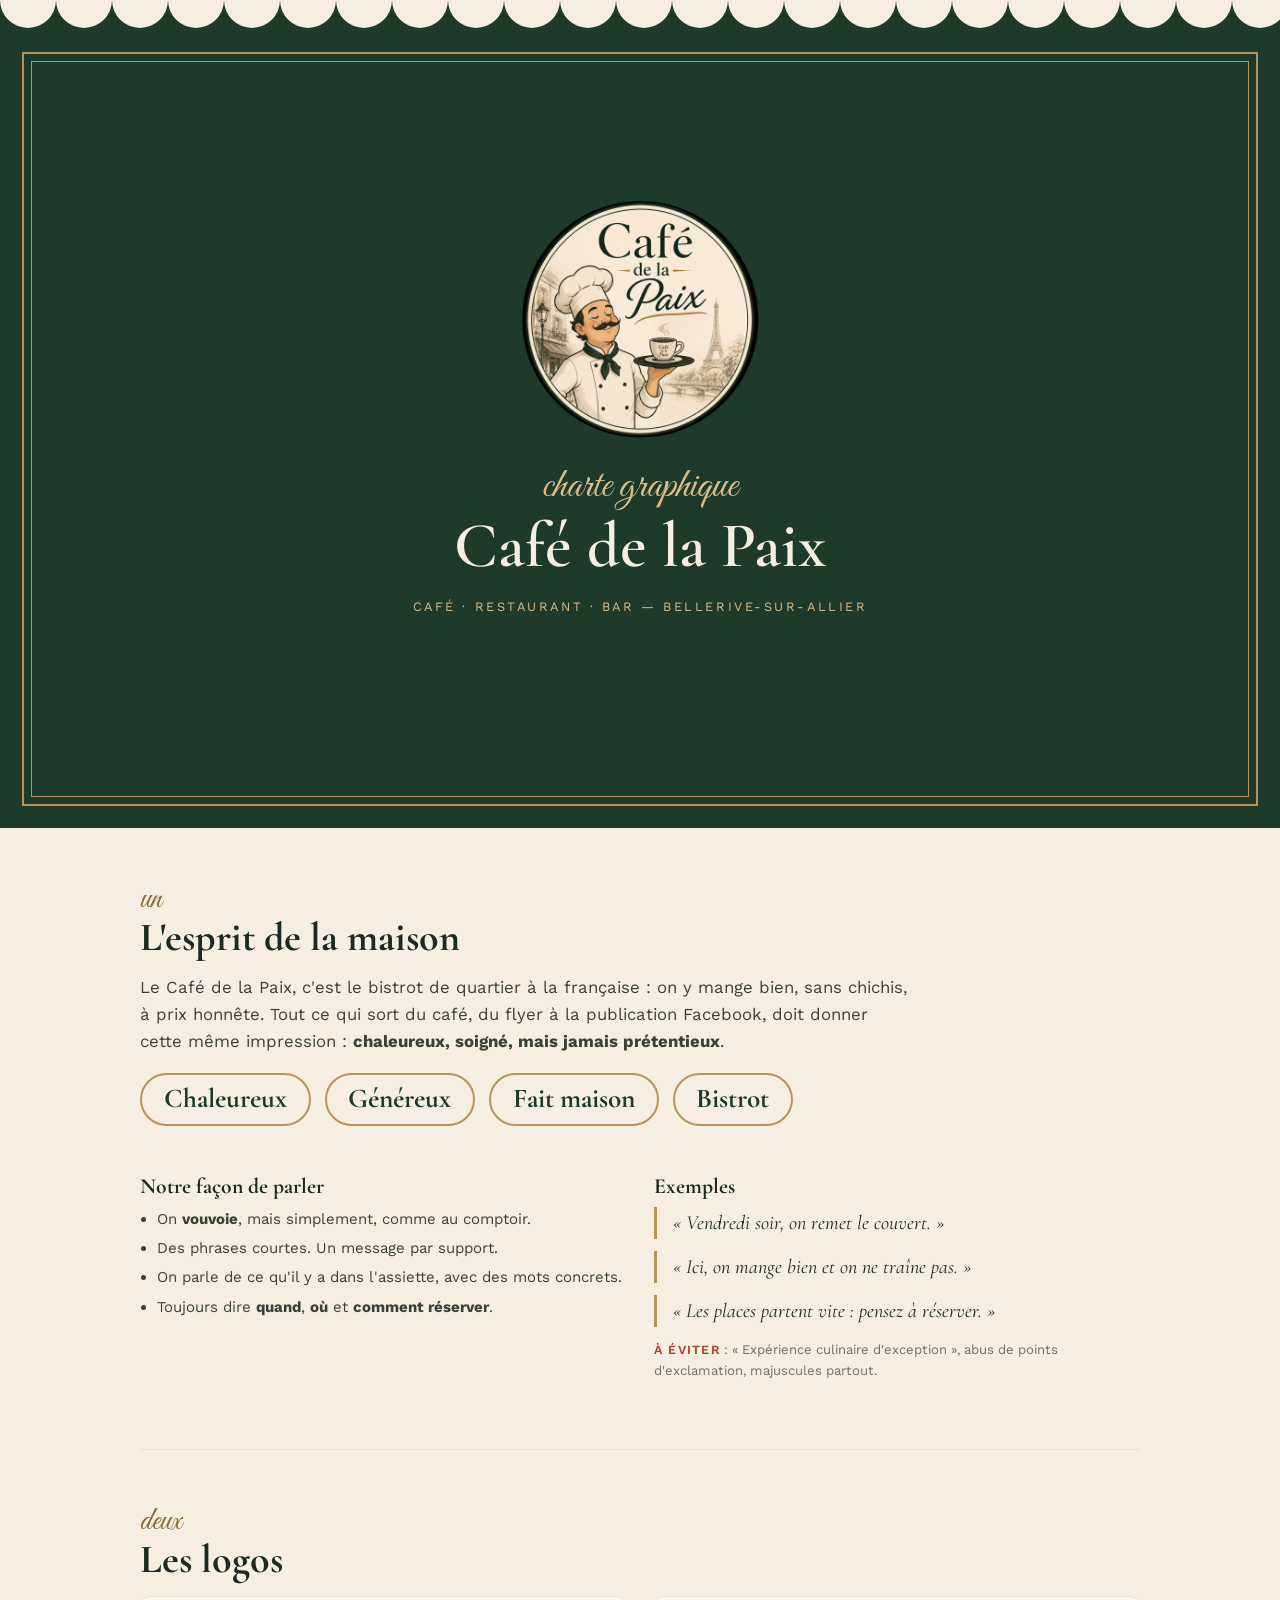
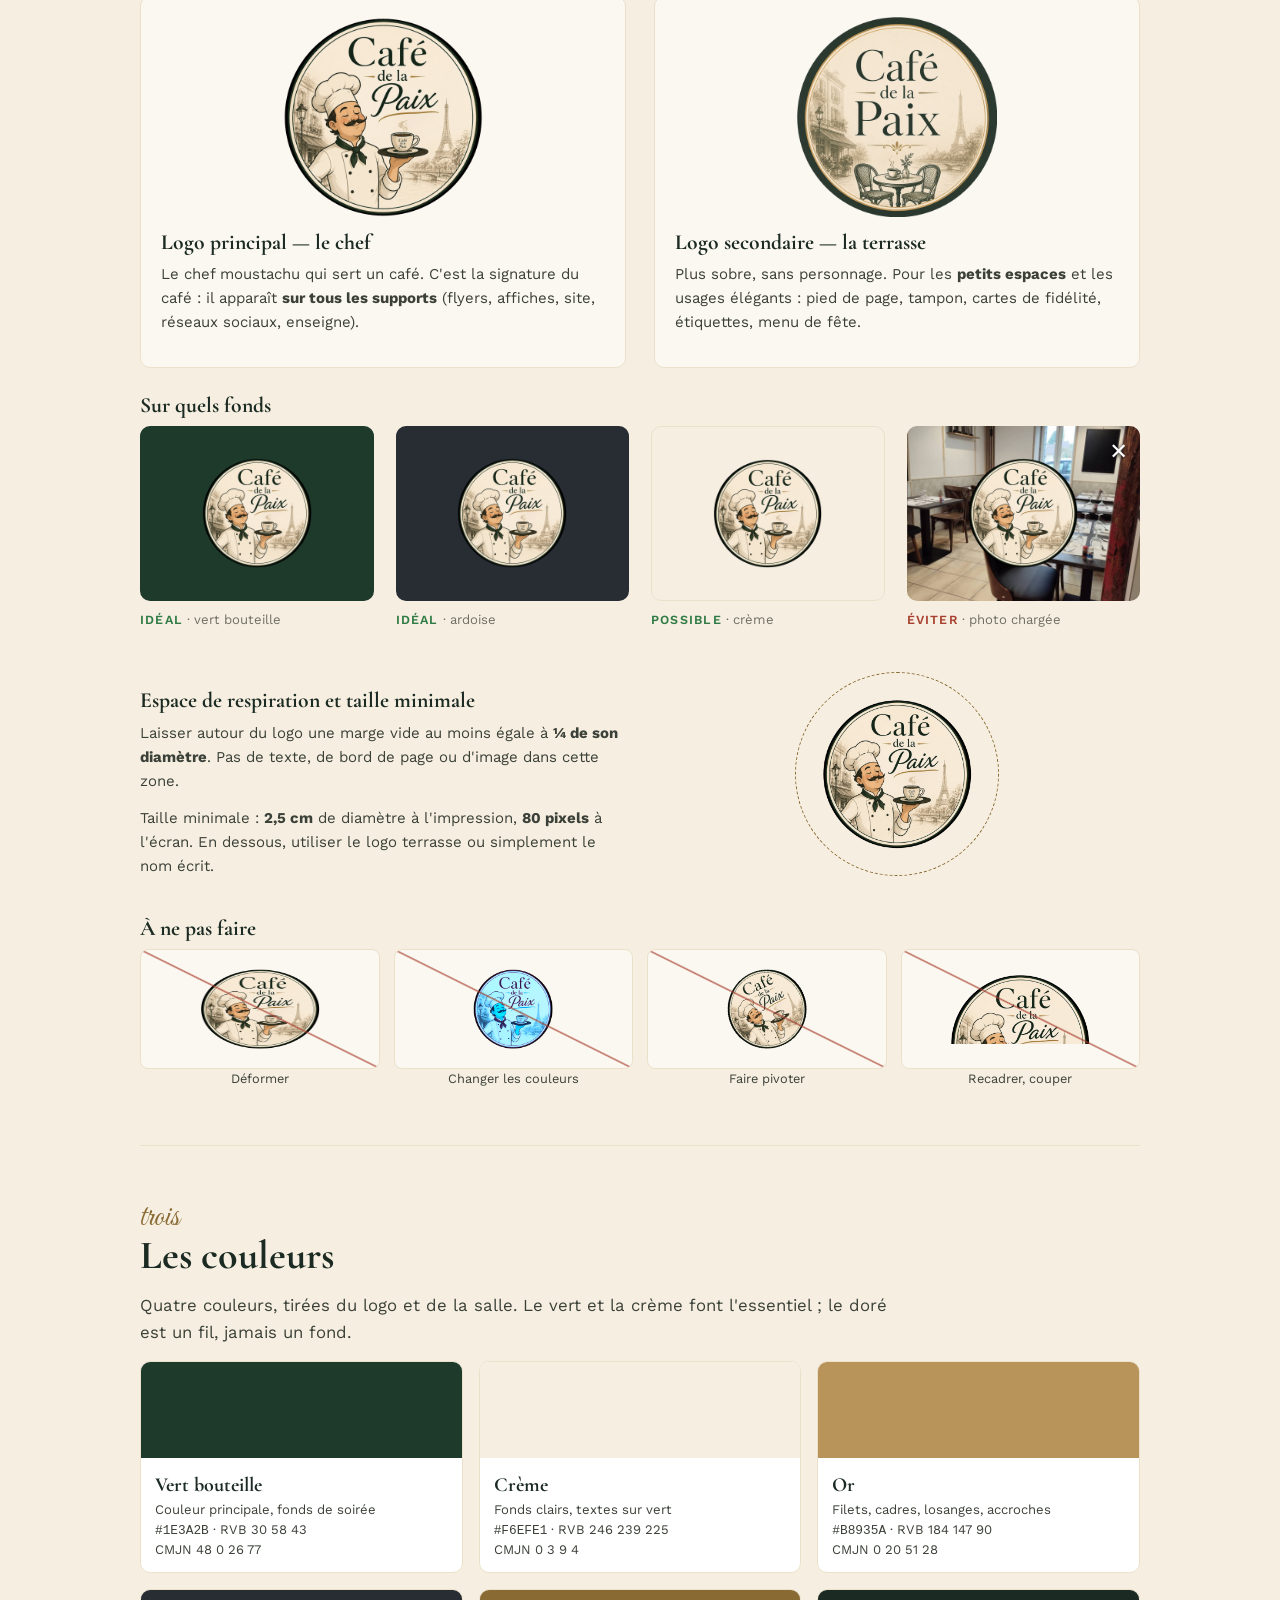
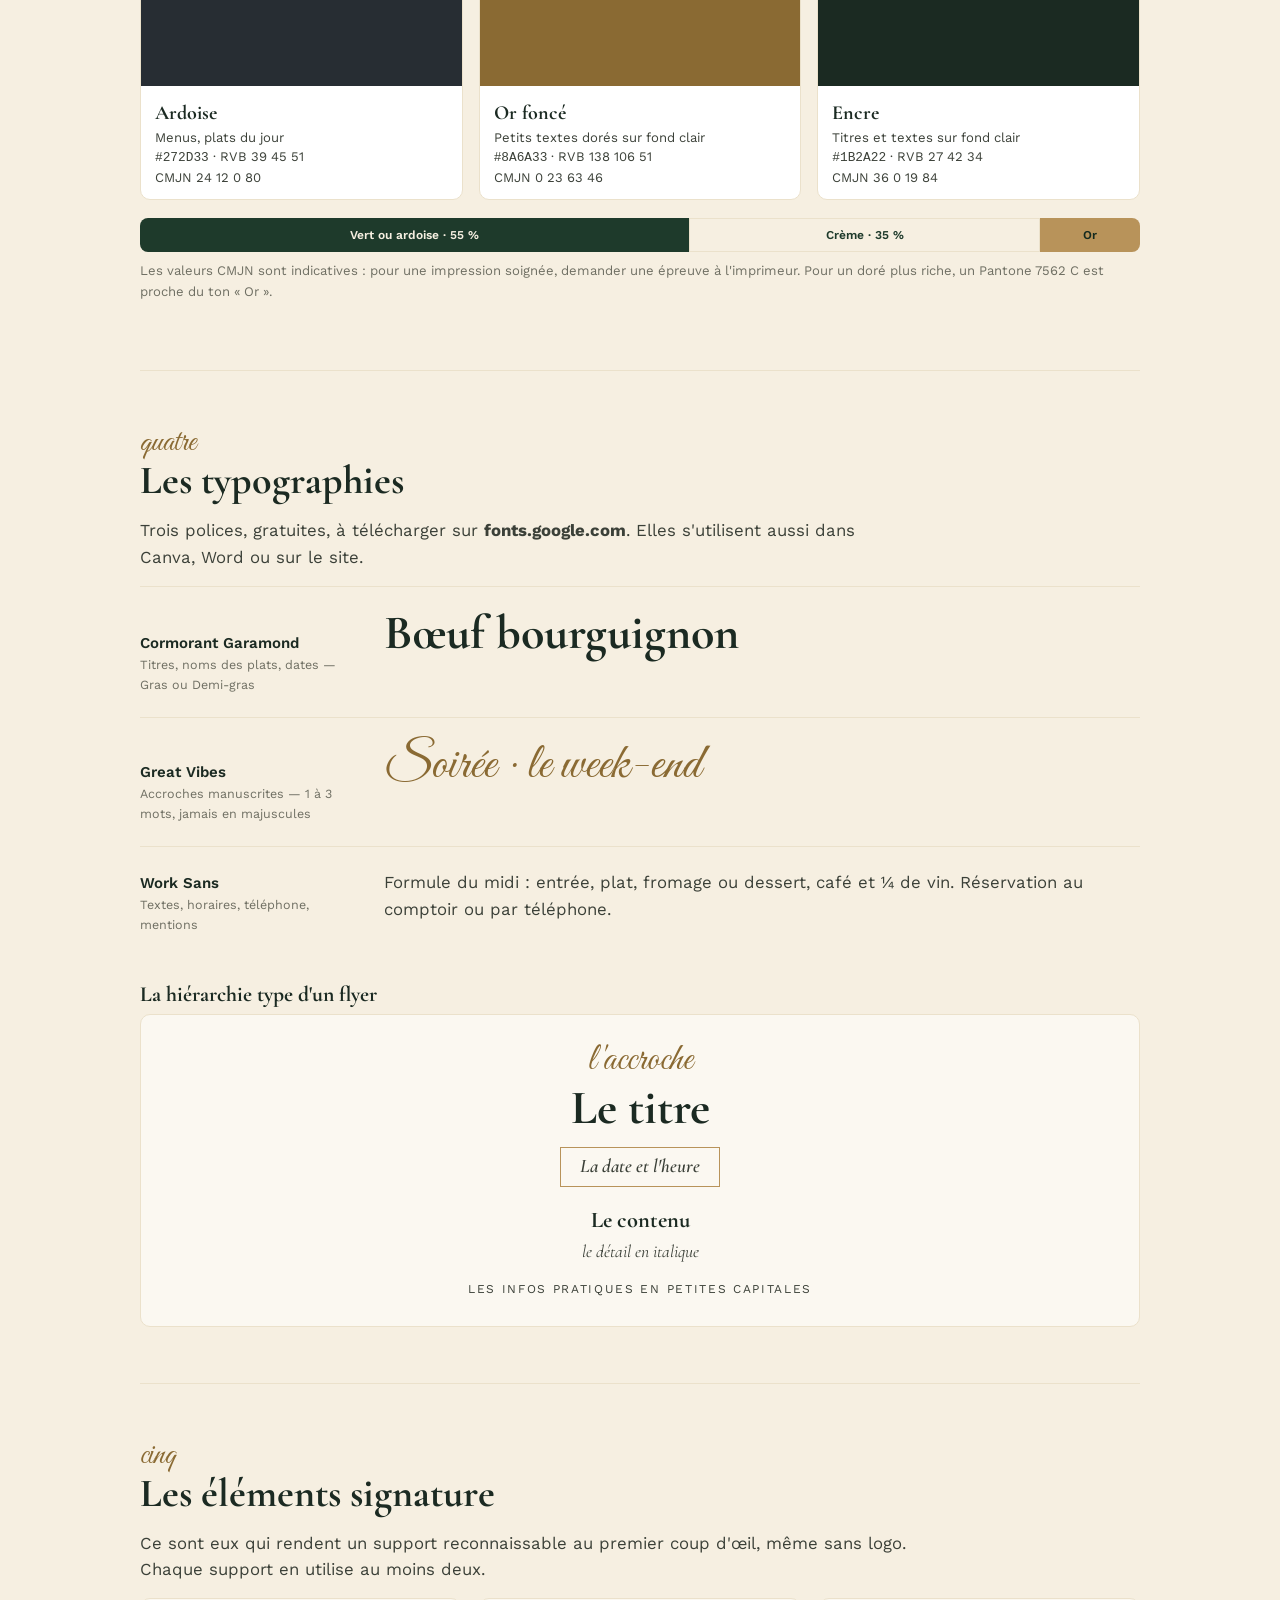
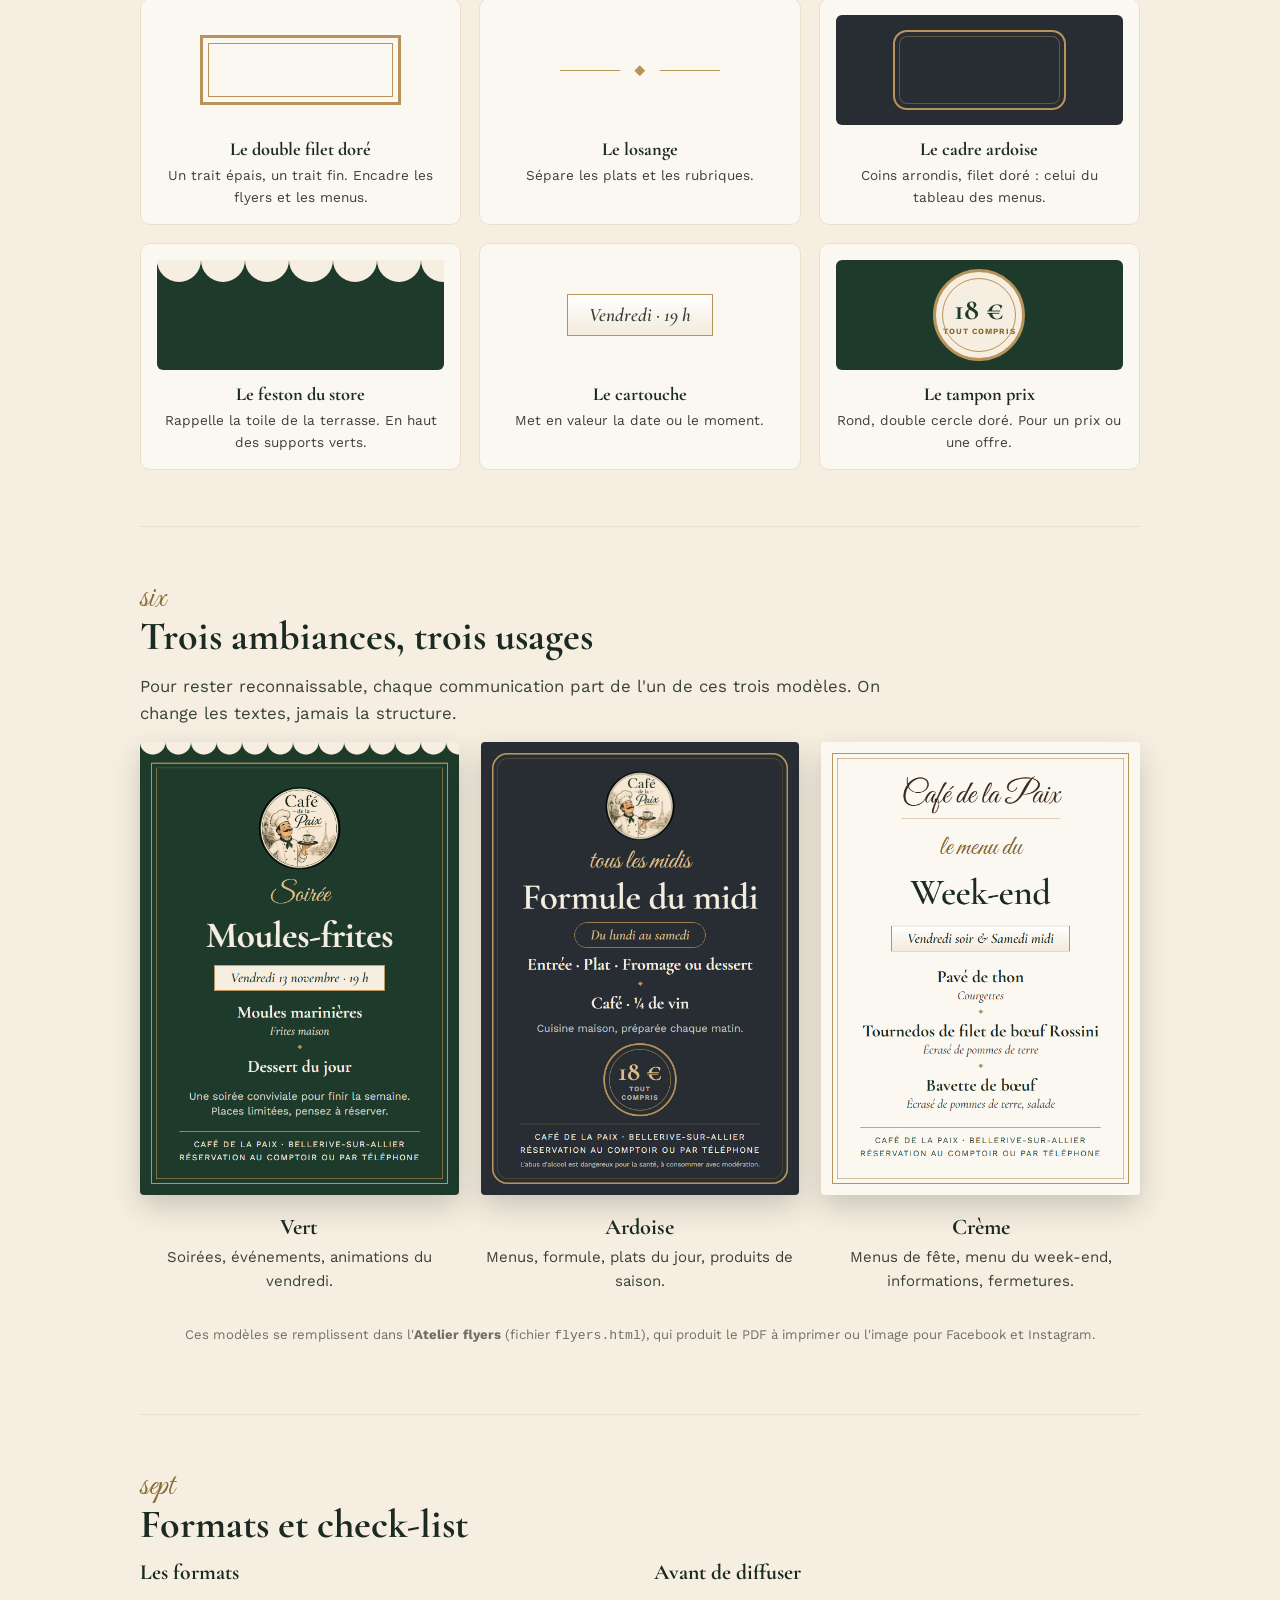
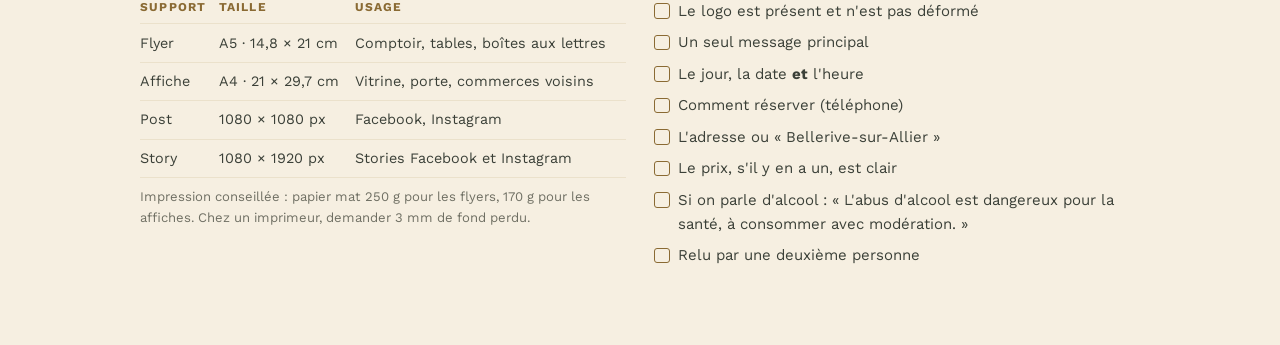
==== communication/charte-graphique.html @ 8babaedd "Identité visuelle pour la communication Charte graphique (logos, couleurs, polices, éléments signatu" ====
<!doctype html>
<html lang="fr">
<head>
  <meta charset="utf-8">
  <meta name="viewport" content="width=device-width, initial-scale=1">
  <title>Charte graphique — Café de la Paix</title>
  <link rel="icon" type="image/png" href="../docs/favicon.png">
  <link rel="preconnect" href="https://fonts.googleapis.com">
  <link rel="preconnect" href="https://fonts.gstatic.com" crossorigin>
  <link href="https://fonts.googleapis.com/css2?family=Cormorant+Garamond:ital,wght@0,500;0,600;0,700;1,500;1,600&family=Great+Vibes&family=Work+Sans:wght@400;500;600&display=swap" rel="stylesheet">
  <style>
    @page { size: A4; margin: 14mm 14mm 16mm; }
    :root {
      --vert: #1e3a2b; --vert-nuit: #142a1f;
      --creme: #f6efe1; --creme-fonce: #ebe1cb; --blanc-casse: #fbf8f1;
      --or: #b8935a; --or-fonce: #8a6a33; --or-clair: #d9bd8a;
      --ardoise: #272d33; --encre: #1b2a22; --texte: #3b4038;
      --titre: "Cormorant Garamond", Garamond, Georgia, serif;
      --corps: "Work Sans", system-ui, sans-serif;
      --script: "Great Vibes", "Brush Script MT", cursive;
    }
    * { box-sizing: border-box; }
    body { margin: 0; background: var(--creme); color: var(--texte); font: 400 15px/1.6 var(--corps); -webkit-print-color-adjust: exact; print-color-adjust: exact; }
    img { display: block; max-width: 100%; }
    h1, h2, h3 { font-family: var(--titre); color: var(--encre); line-height: 1.05; margin: 0 0 .4em; }
    h2 { font-size: 2.5rem; font-weight: 700; }
    h3 { font-size: 1.35rem; font-weight: 700; margin-top: 1.2em; }
    p { margin: 0 0 .9em; }
    .page { width: min(1000px, 100% - 32px); margin: 0 auto; padding: 56px 0; border-bottom: 1px solid var(--creme-fonce); }
    .num { font-family: var(--script); color: var(--or-fonce); font-size: 2rem; line-height: 1; margin: 0; }
    .intro { font-size: 1.05rem; max-width: 46em; }
    .grille-2 { display: grid; grid-template-columns: 1fr 1fr; gap: 28px; }
    .grille-3 { display: grid; grid-template-columns: repeat(3, 1fr); gap: 22px; }
    .carte { background: var(--blanc-casse); border: 1px solid var(--creme-fonce); border-radius: 10px; padding: 20px; }
    .legende { font-size: .82rem; color: #6f6f63; margin-top: .6em; }
    .ok, .non { font-weight: 600; font-size: .78rem; letter-spacing: .1em; text-transform: uppercase; }
    .ok { color: #2f7a45; } .non { color: #a8402f; }
    ul.regles { padding-left: 1.1em; margin: 0; } ul.regles li { margin-bottom: .35em; }

    /* Couverture */
    .couverture { min-height: 92vh; display: flex; flex-direction: column; align-items: center; justify-content: center; text-align: center; background: var(--vert); color: var(--creme); position: relative; padding: 60px 20px; }
    .couverture::before {
      content: ""; position: absolute; top: 0; left: 0; right: 0; height: 28px;
      background: url("data:image/svg+xml,%3Csvg xmlns='http://www.w3.org/2000/svg' width='40' height='20'%3E%3Ccircle cx='20' cy='0' r='20' fill='%23f6efe1'/%3E%3C/svg%3E") 0 0 / 56px 28px repeat-x;
    }
    .couverture::after { content: ""; position: absolute; inset: 52px 22px 22px; border: 2px solid var(--or); outline: 1px solid var(--or); outline-offset: -10px; pointer-events: none; }
    .couverture img { width: 240px; margin-bottom: 28px; }
    .couverture h1 { color: var(--creme); font-size: 4rem; font-weight: 600; margin: 0; }
    .couverture .script { font-family: var(--script); color: var(--or-clair); font-size: 2.6rem; line-height: 1; margin: 0 0 .1em; }
    .couverture .sous { letter-spacing: .2em; text-transform: uppercase; font-size: .8rem; color: var(--or-clair); margin-top: 1.4em; }

    /* Esprit */
    .mots { display: flex; flex-wrap: wrap; gap: 14px; margin: 1.2em 0 1.6em; }
    .mots span { font-family: var(--titre); font-size: 1.7rem; font-weight: 700; color: var(--vert); padding: .1em .8em; border: 2px solid var(--or); border-radius: 99px; }
    .phrase { font-family: var(--titre); font-style: italic; font-size: 1.25rem; color: var(--encre); border-left: 3px solid var(--or); padding-left: .8em; margin-bottom: .6em; }

    /* Logos */
    .logo-fond { border-radius: 10px; display: flex; align-items: center; justify-content: center; padding: 28px; aspect-ratio: 4 / 3; }
    .logo-fond img { width: 62%; }
    .fond-creme { background: var(--creme); border: 1px solid var(--creme-fonce); }
    .fond-vert { background: var(--vert); }
    .fond-ardoise { background: var(--ardoise); }
    .fond-photo { background: url("../docs/images/salle.jpg") center / cover; position: relative; }
    .fond-photo::after { content: "✕"; position: absolute; top: 8px; right: 12px; color: #fff; font-size: 1.4rem; text-shadow: 0 1px 4px #000; }
    .protection { position: relative; display: inline-block; padding: 26px; border: 1px dashed var(--or-fonce); border-radius: 50%; }
    .protection img { width: 150px; }
    .interdits { display: grid; grid-template-columns: repeat(4, 1fr); gap: 14px; }
    .interdits figure { margin: 0; text-align: center; font-size: .8rem; }
    .interdits .boite { background: var(--blanc-casse); border: 1px solid var(--creme-fonce); border-radius: 8px; height: 120px; display: flex; align-items: center; justify-content: center; overflow: hidden; position: relative; }
    .interdits .boite::after { content: ""; position: absolute; inset: 0; background: linear-gradient(to top right, transparent calc(50% - 1.5px), rgba(168,64,47,.75) 50%, transparent calc(50% + 1.5px)); }
    .interdits img { width: 80px; }

    /* Couleurs */
    .nuancier { display: grid; grid-template-columns: repeat(3, 1fr); gap: 16px; }
    .nuance { border-radius: 10px; overflow: hidden; border: 1px solid var(--creme-fonce); background: #fff; }
    .nuance__pastille { height: 96px; }
    .nuance__infos { padding: 12px 14px; font-size: .82rem; line-height: 1.5; }
    .nuance__infos b { display: block; font-family: var(--titre); font-size: 1.25rem; color: var(--encre); }
    .nuance__infos code { font-family: ui-monospace, Consolas, monospace; font-size: .8rem; }
    .proportions { display: flex; height: 34px; border-radius: 8px; overflow: hidden; margin: 18px 0 6px; }
    .proportions span { display: flex; align-items: center; justify-content: center; font-size: .75rem; font-weight: 600; }

    /* Typos */
    .typo { padding: 22px 0; border-top: 1px solid var(--creme-fonce); display: grid; grid-template-columns: 220px 1fr; gap: 24px; align-items: baseline; }
    .typo__nom { font-weight: 600; color: var(--encre); }
    .typo__nom small { display: block; font-weight: 400; color: #6f6f63; }
    .ex-titre { font-family: var(--titre); font-weight: 700; font-size: 3rem; color: var(--encre); line-height: 1; }
    .ex-script { font-family: var(--script); font-size: 3.2rem; color: var(--or-fonce); line-height: 1; }
    .ex-corps { font-size: 1.05rem; }
    .hierarchie { background: var(--blanc-casse); border: 1px solid var(--creme-fonce); border-radius: 10px; padding: 26px; text-align: center; }

    /* Éléments signature */
    .elements { display: grid; grid-template-columns: repeat(3, 1fr); gap: 18px; }
    .element { background: var(--blanc-casse); border: 1px solid var(--creme-fonce); border-radius: 10px; padding: 16px; text-align: center; font-size: .85rem; }
    .element__visuel { height: 110px; display: flex; align-items: center; justify-content: center; margin-bottom: 10px; border-radius: 6px; }
    .element b { display: block; font-family: var(--titre); font-size: 1.15rem; color: var(--encre); }
    .v-filet { width: 70%; height: 70px; border: 3px solid var(--or); outline: 1px solid var(--or); outline-offset: -9px; }
    .v-losange { gap: 14px; color: var(--or); font-size: 1rem; }
    .v-losange i { width: 60px; height: 1px; background: var(--or); }
    .v-cadre { background: var(--ardoise); }
    .v-cadre div { width: 60%; height: 80px; border: 2px solid var(--or); border-radius: 14px; box-shadow: inset 0 0 0 4px var(--ardoise), inset 0 0 0 5px rgba(184,147,90,.4); }
    .v-feston { background: var(--vert); align-items: flex-start; position: relative; }
    .v-feston::before { content: ""; position: absolute; top: 0; left: 0; right: 0; height: 22px; background: url("data:image/svg+xml,%3Csvg xmlns='http://www.w3.org/2000/svg' width='40' height='20'%3E%3Ccircle cx='20' cy='0' r='20' fill='%23f6efe1'/%3E%3C/svg%3E") 0 0 / 44px 22px repeat-x; }
    .v-cartouche span { font-family: var(--titre); font-style: italic; font-weight: 600; font-size: 1.2rem; border: 1px solid var(--or); background: linear-gradient(#fff, #f3ebdb); padding: .25em 1.1em; }
    .v-tampon { background: var(--vert); }
    .v-tampon div { width: 92px; height: 92px; border-radius: 50%; background: var(--creme); border: 3px solid var(--or); display: flex; flex-direction: column; align-items: center; justify-content: center; color: var(--vert); font-family: var(--titre); font-weight: 700; font-size: 1.9rem; line-height: 1; position: relative; }
    .v-tampon div::after { content: ""; position: absolute; inset: 6px; border-radius: 50%; border: 1px solid var(--or); }
    .v-tampon small { font-family: var(--corps); font-size: .5rem; letter-spacing: .12em; text-transform: uppercase; color: var(--or-fonce); margin-top: 3px; }

    /* Modèles */
    .modele { text-align: center; }
    .modele img { border-radius: 4px; box-shadow: 0 12px 30px rgba(0,0,0,.18); margin-bottom: 14px; }
    .modele b { font-family: var(--titre); font-size: 1.4rem; color: var(--encre); display: block; }

    .formats td, .formats th { text-align: left; padding: .5em .8em .5em 0; border-bottom: 1px solid var(--creme-fonce); font-size: .9rem; vertical-align: top; }
    .formats { border-collapse: collapse; width: 100%; }
    .formats th { font-size: .75rem; letter-spacing: .1em; text-transform: uppercase; color: var(--or-fonce); }
    .liste-controle { columns: 2; gap: 28px; padding-left: 0; list-style: none; }
    .liste-controle li { break-inside: avoid; padding-left: 1.6em; position: relative; margin-bottom: .5em; }
    .liste-controle li::before { content: ""; position: absolute; left: 0; top: .3em; width: .9em; height: .9em; border: 1.5px solid var(--or-fonce); border-radius: 3px; }

    @media (max-width: 760px) {
      .grille-2, .grille-3, .nuancier, .elements, .interdits { grid-template-columns: 1fr 1fr; }
      .typo { grid-template-columns: 1fr; gap: 6px; }
      .liste-controle { columns: 1; }
      .couverture h1 { font-size: 2.8rem; }
    }
    @media print {
      body { background: var(--creme); font-size: 12.5px; }
      .page { width: auto; padding: 0; border: 0; break-before: page; }
      .couverture { min-height: 267mm; break-after: page; }
      .carte, .nuance, .element, .typo, .modele, figure, .hierarchie { break-inside: avoid; }
    }
  </style>
</head>
<body>

<section class="couverture">
  <img src="../docs/images/logo-chef.png" alt="Logo du Café de la Paix">
  <p class="script">charte graphique</p>
  <h1>Café de la Paix</h1>
  <p class="sous">Café · Restaurant · Bar — Bellerive-sur-Allier</p>
</section>

<!-- 1. L'ESPRIT -->
<section class="page">
  <p class="num">un</p>
  <h2>L'esprit de la maison</h2>
  <p class="intro">Le Café de la Paix, c'est le bistrot de quartier à la française : on y mange bien, sans chichis, à prix honnête. Tout ce qui sort du café, du flyer à la publication Facebook, doit donner cette même impression : <b>chaleureux, soigné, mais jamais prétentieux</b>.</p>
  <div class="mots"><span>Chaleureux</span><span>Généreux</span><span>Fait maison</span><span>Bistrot</span></div>

  <div class="grille-2">
    <div>
      <h3>Notre façon de parler</h3>
      <ul class="regles">
        <li>On <b>vouvoie</b>, mais simplement, comme au comptoir.</li>
        <li>Des phrases courtes. Un message par support.</li>
        <li>On parle de ce qu'il y a dans l'assiette, avec des mots concrets.</li>
        <li>Toujours dire <b>quand</b>, <b>où</b> et <b>comment réserver</b>.</li>
      </ul>
    </div>
    <div>
      <h3>Exemples</h3>
      <p class="phrase">« Vendredi soir, on remet le couvert. »</p>
      <p class="phrase">« Ici, on mange bien et on ne traîne pas. »</p>
      <p class="phrase">« Les places partent vite : pensez à réserver. »</p>
      <p class="legende"><span class="non">À éviter</span> : « Expérience culinaire d'exception », abus de points d'exclamation, majuscules partout.</p>
    </div>
  </div>
</section>

<!-- 2. LOGOS -->
<section class="page">
  <p class="num">deux</p>
  <h2>Les logos</h2>
  <div class="grille-2">
    <div class="carte">
      <img src="../docs/images/logo-chef.png" alt="Logo principal : le chef au plateau" style="width:200px;margin:0 auto 14px">
      <h3 style="margin-top:0">Logo principal — le chef</h3>
      <p>Le chef moustachu qui sert un café. C'est la signature du café : il apparaît <b>sur tous les supports</b> (flyers, affiches, site, réseaux sociaux, enseigne).</p>
    </div>
    <div class="carte">
      <img src="../docs/images/logo-terrasse.png" alt="Logo secondaire : la table de terrasse" style="width:200px;margin:0 auto 14px">
      <h3 style="margin-top:0">Logo secondaire — la terrasse</h3>
      <p>Plus sobre, sans personnage. Pour les <b>petits espaces</b> et les usages élégants : pied de page, tampon, cartes de fidélité, étiquettes, menu de fête.</p>
    </div>
  </div>

  <h3>Sur quels fonds</h3>
  <div class="grille-3" style="grid-template-columns:repeat(4,1fr)">
    <figure style="margin:0"><div class="logo-fond fond-vert"><img src="../docs/images/logo-chef.png" alt=""></div><p class="legende"><span class="ok">Idéal</span> · vert bouteille</p></figure>
    <figure style="margin:0"><div class="logo-fond fond-ardoise"><img src="../docs/images/logo-chef.png" alt=""></div><p class="legende"><span class="ok">Idéal</span> · ardoise</p></figure>
    <figure style="margin:0"><div class="logo-fond fond-creme"><img src="../docs/images/logo-chef.png" alt=""></div><p class="legende"><span class="ok">Possible</span> · crème</p></figure>
    <figure style="margin:0"><div class="logo-fond fond-photo"><img src="../docs/images/logo-chef.png" alt=""></div><p class="legende"><span class="non">Éviter</span> · photo chargée</p></figure>
  </div>

  <div class="grille-2" style="margin-top:22px; align-items:center">
    <div>
      <h3>Espace de respiration et taille minimale</h3>
      <p>Laisser autour du logo une marge vide au moins égale à <b>¼ de son diamètre</b>. Pas de texte, de bord de page ou d'image dans cette zone.</p>
      <p>Taille minimale : <b>2,5 cm</b> de diamètre à l'impression, <b>80 pixels</b> à l'écran. En dessous, utiliser le logo terrasse ou simplement le nom écrit.</p>
    </div>
    <div style="text-align:center"><div class="protection"><img src="../docs/images/logo-chef.png" alt="Zone de protection autour du logo"></div></div>
  </div>

  <h3>À ne pas faire</h3>
  <div class="interdits">
    <figure><div class="boite"><img src="../docs/images/logo-chef.png" alt="" style="transform:scaleX(1.5)"></div><figcaption>Déformer</figcaption></figure>
    <figure><div class="boite"><img src="../docs/images/logo-chef.png" alt="" style="filter:hue-rotate(160deg) saturate(3)"></div><figcaption>Changer les couleurs</figcaption></figure>
    <figure><div class="boite"><img src="../docs/images/logo-chef.png" alt="" style="transform:rotate(-25deg)"></div><figcaption>Faire pivoter</figcaption></figure>
    <figure><div class="boite"><img src="../docs/images/logo-chef.png" alt="" style="width:140px;border-radius:0;object-fit:cover;height:70px;object-position:top"></div><figcaption>Recadrer, couper</figcaption></figure>
  </div>
</section>

<!-- 3. COULEURS -->
<section class="page">
  <p class="num">trois</p>
  <h2>Les couleurs</h2>
  <p class="intro">Quatre couleurs, tirées du logo et de la salle. Le vert et la crème font l'essentiel ; le doré est un fil, jamais un fond.</p>
  <div class="nuancier">
    <div class="nuance"><div class="nuance__pastille" style="background:#1e3a2b"></div><div class="nuance__infos"><b>Vert bouteille</b>Couleur principale, fonds de soirée<br><code>#1E3A2B</code> · RVB 30 58 43<br>CMJN 48 0 26 77</div></div>
    <div class="nuance"><div class="nuance__pastille" style="background:#f6efe1"></div><div class="nuance__infos"><b>Crème</b>Fonds clairs, textes sur vert<br><code>#F6EFE1</code> · RVB 246 239 225<br>CMJN 0 3 9 4</div></div>
    <div class="nuance"><div class="nuance__pastille" style="background:#b8935a"></div><div class="nuance__infos"><b>Or</b>Filets, cadres, losanges, accroches<br><code>#B8935A</code> · RVB 184 147 90<br>CMJN 0 20 51 28</div></div>
    <div class="nuance"><div class="nuance__pastille" style="background:#272d33"></div><div class="nuance__infos"><b>Ardoise</b>Menus, plats du jour<br><code>#272D33</code> · RVB 39 45 51<br>CMJN 24 12 0 80</div></div>
    <div class="nuance"><div class="nuance__pastille" style="background:#8a6a33"></div><div class="nuance__infos"><b>Or foncé</b>Petits textes dorés sur fond clair<br><code>#8A6A33</code> · RVB 138 106 51<br>CMJN 0 23 63 46</div></div>
    <div class="nuance"><div class="nuance__pastille" style="background:#1b2a22"></div><div class="nuance__infos"><b>Encre</b>Titres et textes sur fond clair<br><code>#1B2A22</code> · RVB 27 42 34<br>CMJN 36 0 19 84</div></div>
  </div>
  <div class="proportions" aria-label="Proportions conseillées">
    <span style="flex:55;background:#1e3a2b;color:#f6efe1">Vert ou ardoise · 55 %</span>
    <span style="flex:35;background:#f6efe1;color:#1e3a2b;border:1px solid #ebe1cb">Crème · 35 %</span>
    <span style="flex:10;background:#b8935a;color:#142a1f">Or</span>
  </div>
  <p class="legende">Les valeurs CMJN sont indicatives : pour une impression soignée, demander une épreuve à l'imprimeur. Pour un doré plus riche, un Pantone 7562 C est proche du ton « Or ».</p>
</section>

<!-- 4. TYPOGRAPHIES -->
<section class="page">
  <p class="num">quatre</p>
  <h2>Les typographies</h2>
  <p class="intro">Trois polices, gratuites, à télécharger sur <b>fonts.google.com</b>. Elles s'utilisent aussi dans Canva, Word ou sur le site.</p>
  <div class="typo"><div class="typo__nom">Cormorant Garamond<small>Titres, noms des plats, dates — Gras ou Demi-gras</small></div><div class="ex-titre">Bœuf bourguignon</div></div>
  <div class="typo"><div class="typo__nom">Great Vibes<small>Accroches manuscrites — 1 à 3 mots, jamais en majuscules</small></div><div class="ex-script">Soirée · le week-end</div></div>
  <div class="typo"><div class="typo__nom">Work Sans<small>Textes, horaires, téléphone, mentions</small></div><div class="ex-corps">Formule du midi : entrée, plat, fromage ou dessert, café et ¼ de vin. Réservation au comptoir ou par téléphone.</div></div>

  <h3>La hiérarchie type d'un flyer</h3>
  <div class="hierarchie">
    <p style="font-family:var(--script);font-size:2.4rem;color:var(--or-fonce);line-height:1;margin:0">l'accroche</p>
    <p style="font-family:var(--titre);font-weight:700;font-size:3rem;color:var(--encre);line-height:1;margin:.1em 0 .3em">Le titre</p>
    <p style="display:inline-block;font-family:var(--titre);font-style:italic;font-weight:600;font-size:1.2rem;border:1px solid var(--or);padding:.2em 1em;margin-bottom:.8em">La date et l'heure</p>
    <p style="font-family:var(--titre);font-weight:700;font-size:1.4rem;margin:0;color:var(--encre)">Le contenu</p>
    <p style="font-family:var(--titre);font-style:italic;font-size:1.1rem;margin:0 0 .8em">le détail en italique</p>
    <p style="font-size:.75rem;letter-spacing:.14em;text-transform:uppercase;margin:0">Les infos pratiques en petites capitales</p>
  </div>
</section>

<!-- 5. ÉLÉMENTS SIGNATURE -->
<section class="page">
  <p class="num">cinq</p>
  <h2>Les éléments signature</h2>
  <p class="intro">Ce sont eux qui rendent un support reconnaissable au premier coup d'œil, même sans logo. Chaque support en utilise au moins deux.</p>
  <div class="elements">
    <div class="element"><div class="element__visuel"><div class="v-filet"></div></div><b>Le double filet doré</b>Un trait épais, un trait fin. Encadre les flyers et les menus.</div>
    <div class="element"><div class="element__visuel v-losange"><i></i>◆<i></i></div><b>Le losange</b>Sépare les plats et les rubriques.</div>
    <div class="element"><div class="element__visuel v-cadre"><div></div></div><b>Le cadre ardoise</b>Coins arrondis, filet doré : celui du tableau des menus.</div>
    <div class="element"><div class="element__visuel v-feston"></div><b>Le feston du store</b>Rappelle la toile de la terrasse. En haut des supports verts.</div>
    <div class="element"><div class="element__visuel v-cartouche"><span>Vendredi · 19 h</span></div><b>Le cartouche</b>Met en valeur la date ou le moment.</div>
    <div class="element"><div class="element__visuel v-tampon"><div>18 €<small>tout compris</small></div></div><b>Le tampon prix</b>Rond, double cercle doré. Pour un prix ou une offre.</div>
  </div>
</section>

<!-- 6. LES TROIS MODÈLES -->
<section class="page">
  <p class="num">six</p>
  <h2>Trois ambiances, trois usages</h2>
  <p class="intro">Pour rester reconnaissable, chaque communication part de l'un de ces trois modèles. On change les textes, jamais la structure.</p>
  <div class="grille-3">
    <div class="modele"><img src="exemples/apercu-vert.png" alt="Exemple de flyer vert : soirée moules-frites"><b>Vert</b><p>Soirées, événements, animations du vendredi.</p></div>
    <div class="modele"><img src="exemples/apercu-ardoise.png" alt="Exemple de flyer ardoise : formule du midi"><b>Ardoise</b><p>Menus, formule, plats du jour, produits de saison.</p></div>
    <div class="modele"><img src="exemples/apercu-creme.png" alt="Exemple de flyer crème : menu du week-end"><b>Crème</b><p>Menus de fête, menu du week-end, informations, fermetures.</p></div>
  </div>
  <p class="legende" style="text-align:center;margin-top:18px">Ces modèles se remplissent dans l'<b>Atelier flyers</b> (fichier <code>flyers.html</code>), qui produit le PDF à imprimer ou l'image pour Facebook et Instagram.</p>
</section>

<!-- 7. FORMATS ET IMPRESSION -->
<section class="page">
  <p class="num">sept</p>
  <h2>Formats et check-list</h2>
  <div class="grille-2">
    <div>
      <h3 style="margin-top:0">Les formats</h3>
      <table class="formats">
        <tr><th>Support</th><th>Taille</th><th>Usage</th></tr>
        <tr><td>Flyer</td><td>A5 · 14,8 × 21 cm</td><td>Comptoir, tables, boîtes aux lettres</td></tr>
        <tr><td>Affiche</td><td>A4 · 21 × 29,7 cm</td><td>Vitrine, porte, commerces voisins</td></tr>
        <tr><td>Post</td><td>1080 × 1080 px</td><td>Facebook, Instagram</td></tr>
        <tr><td>Story</td><td>1080 × 1920 px</td><td>Stories Facebook et Instagram</td></tr>
      </table>
      <p class="legende">Impression conseillée : papier mat 250 g pour les flyers, 170 g pour les affiches. Chez un imprimeur, demander 3 mm de fond perdu.</p>
    </div>
    <div>
      <h3 style="margin-top:0">Avant de diffuser</h3>
      <ul class="liste-controle" style="columns:1">
        <li>Le logo est présent et n'est pas déformé</li>
        <li>Un seul message principal</li>
        <li>Le jour, la date <b>et</b> l'heure</li>
        <li>Comment réserver (téléphone)</li>
        <li>L'adresse ou « Bellerive-sur-Allier »</li>
        <li>Le prix, s'il y en a un, est clair</li>
        <li>Si on parle d'alcool : « L'abus d'alcool est dangereux pour la santé, à consommer avec modération. »</li>
        <li>Relu par une deuxième personne</li>
      </ul>
    </div>
  </div>
</section>

</body>
</html>
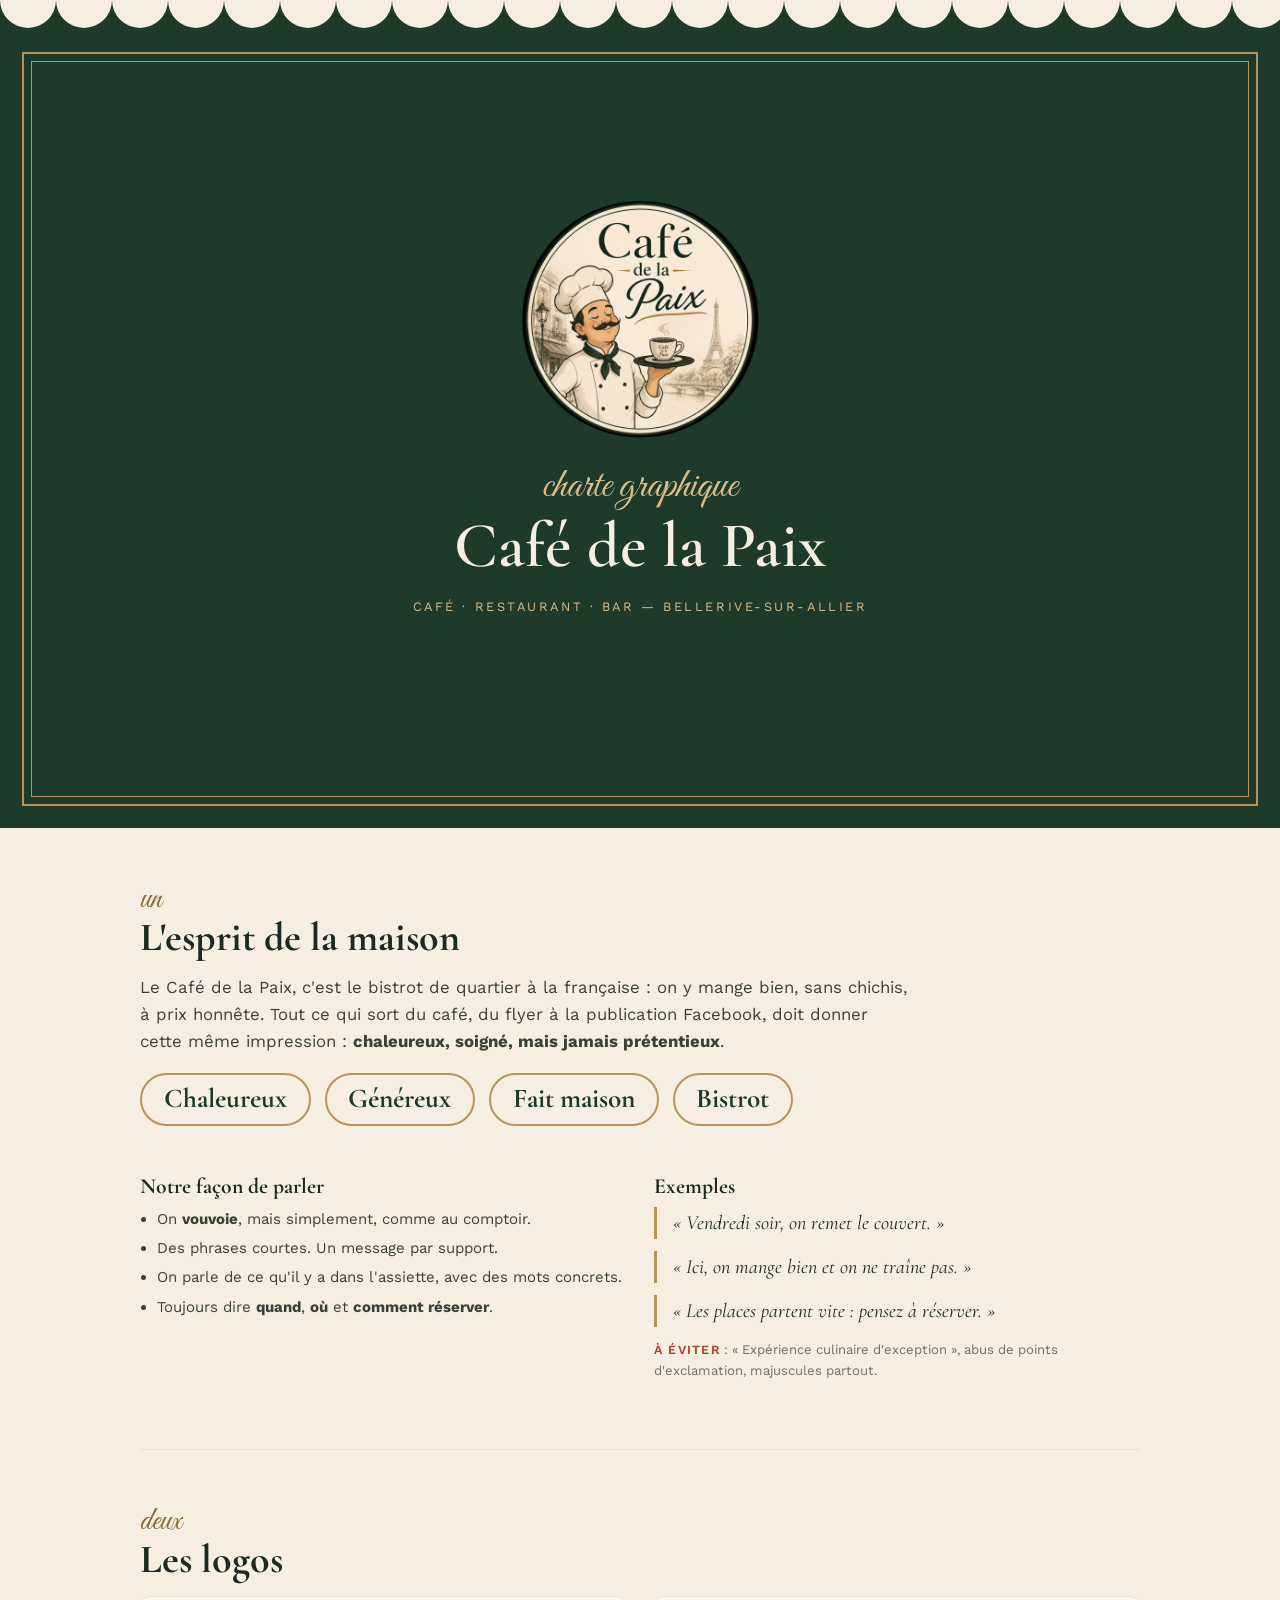
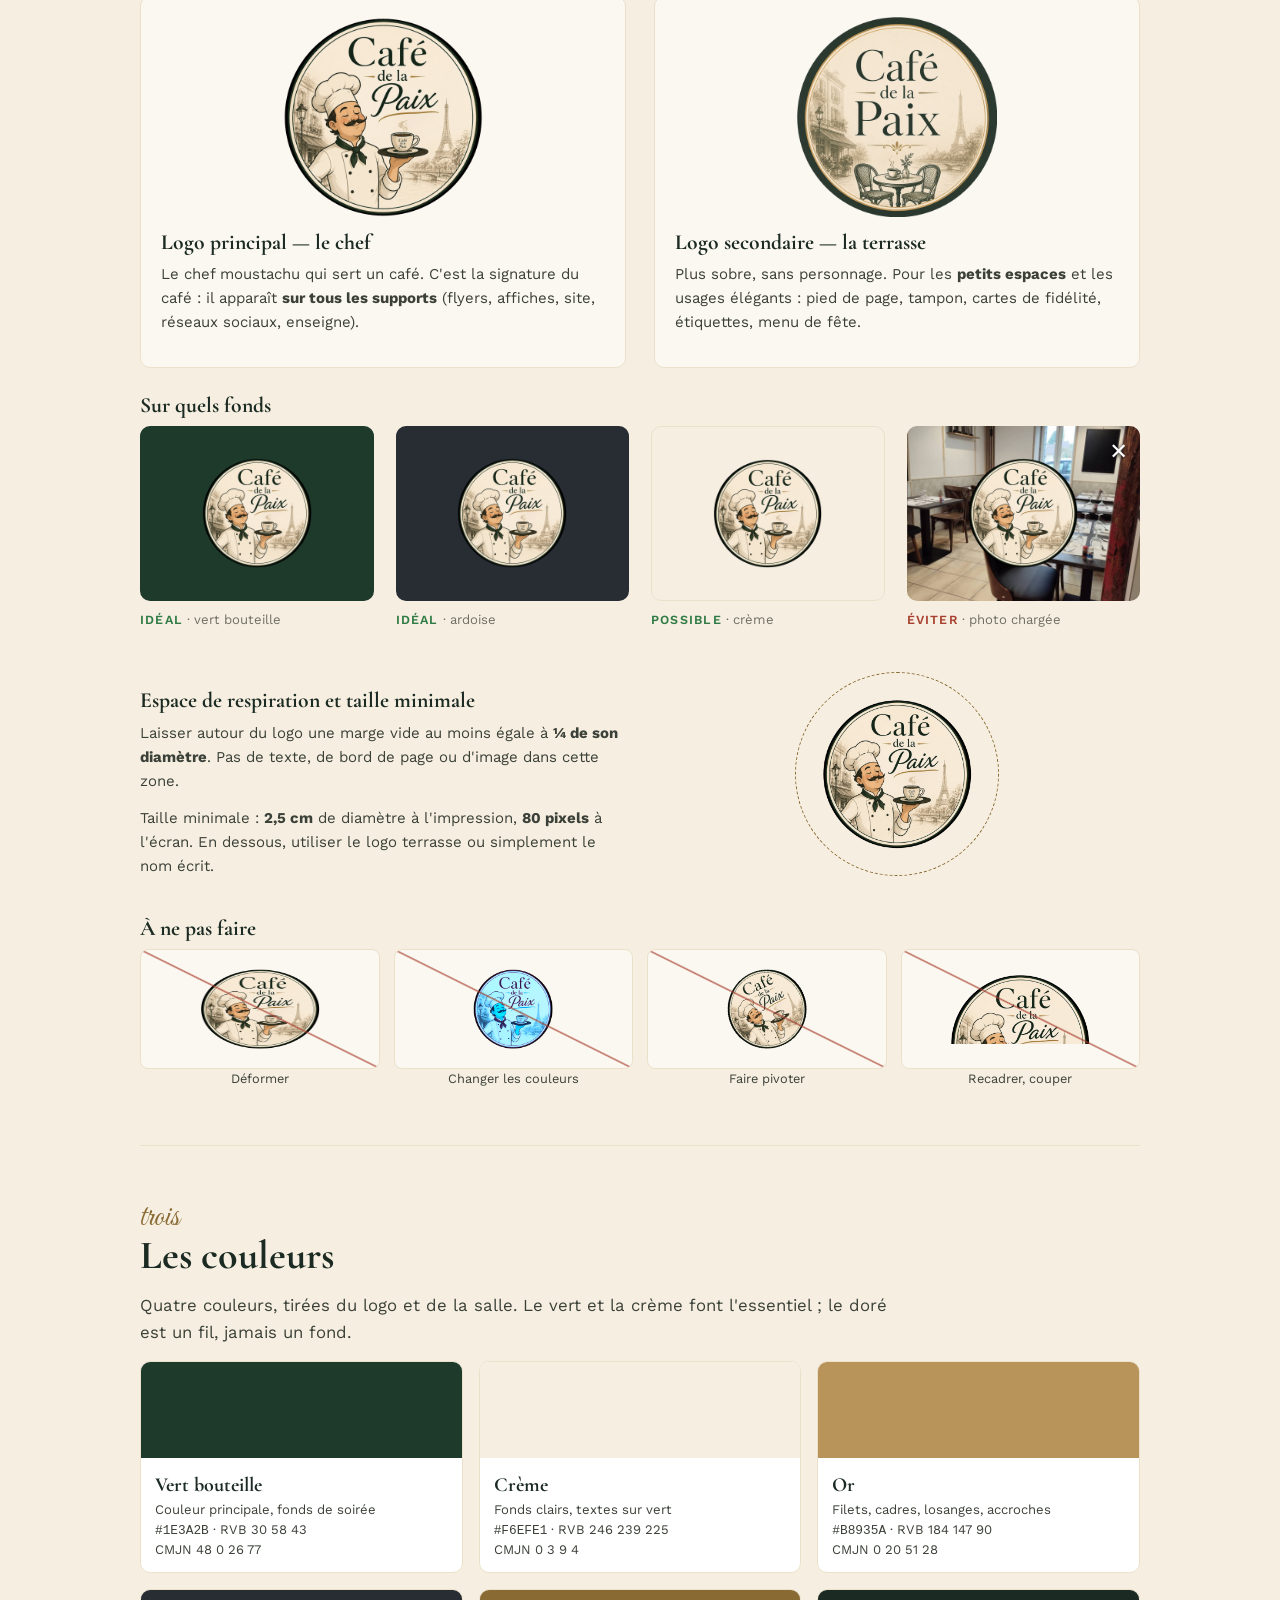
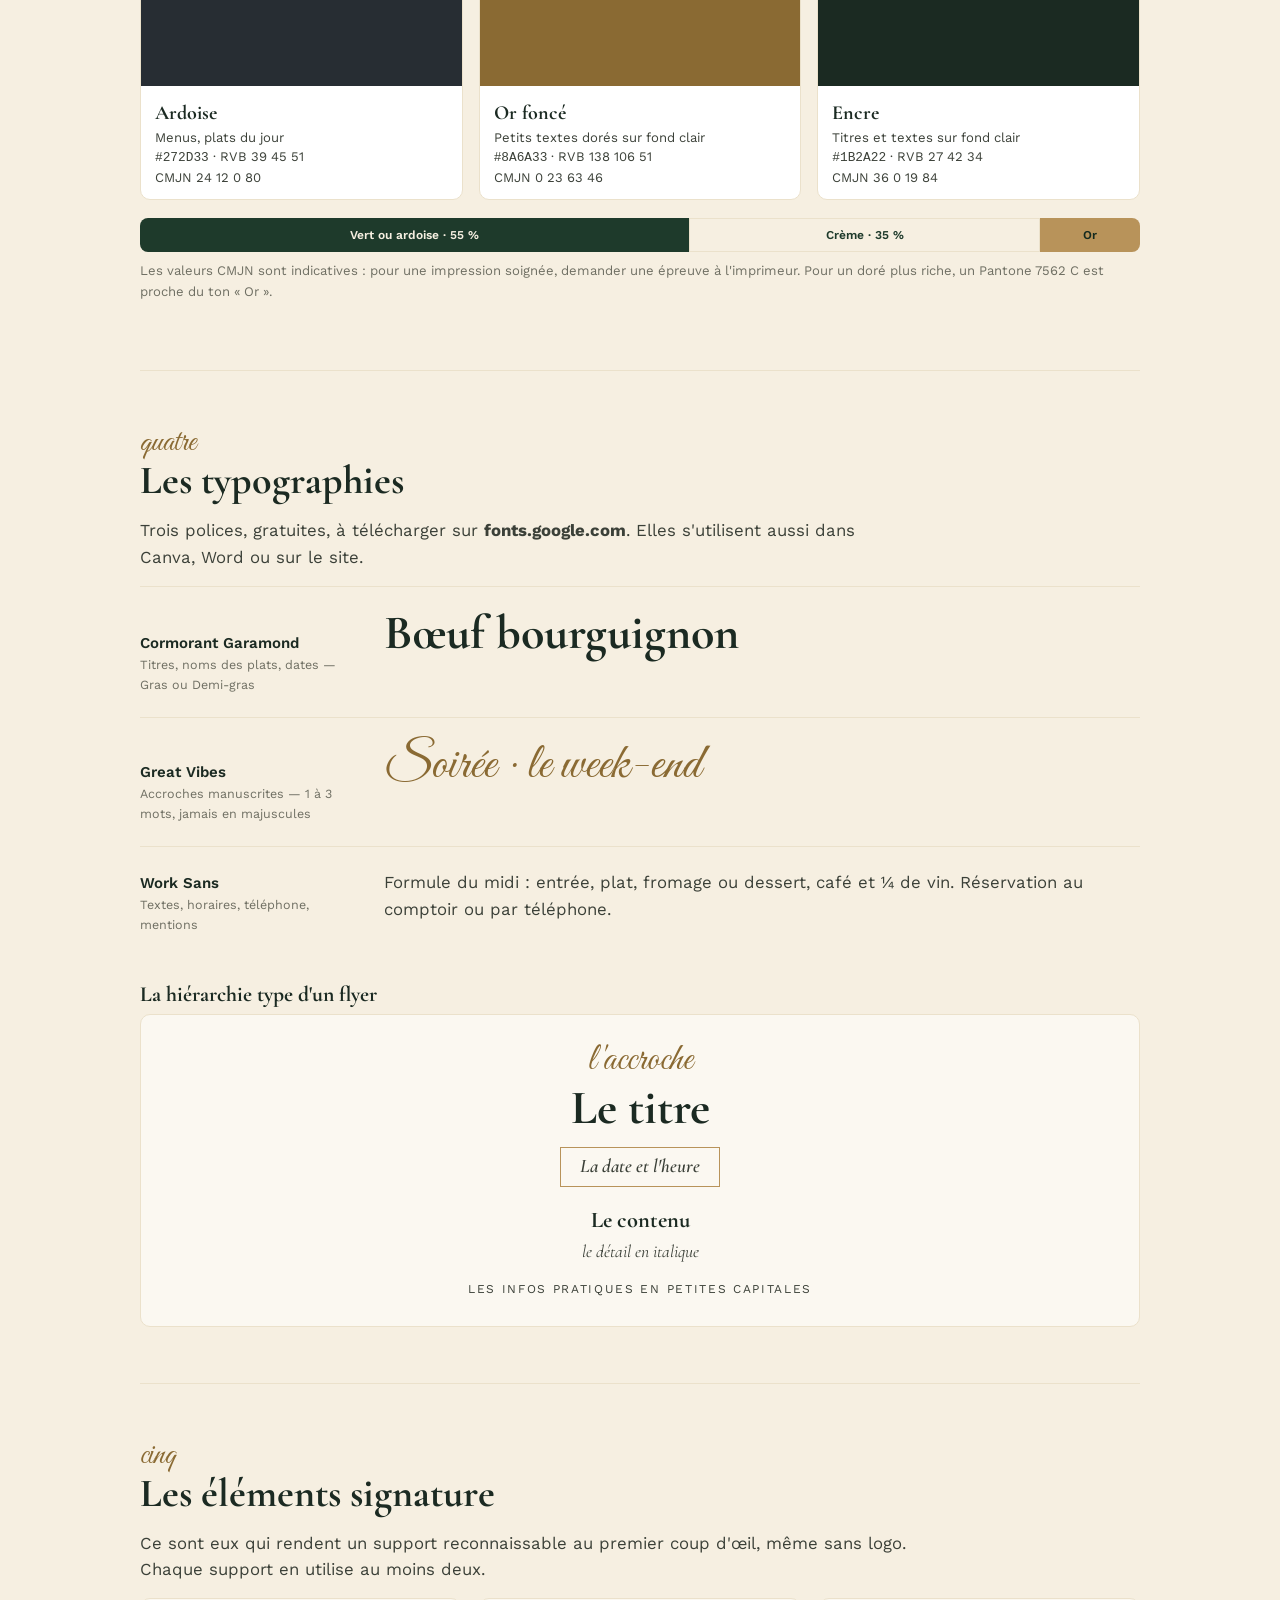
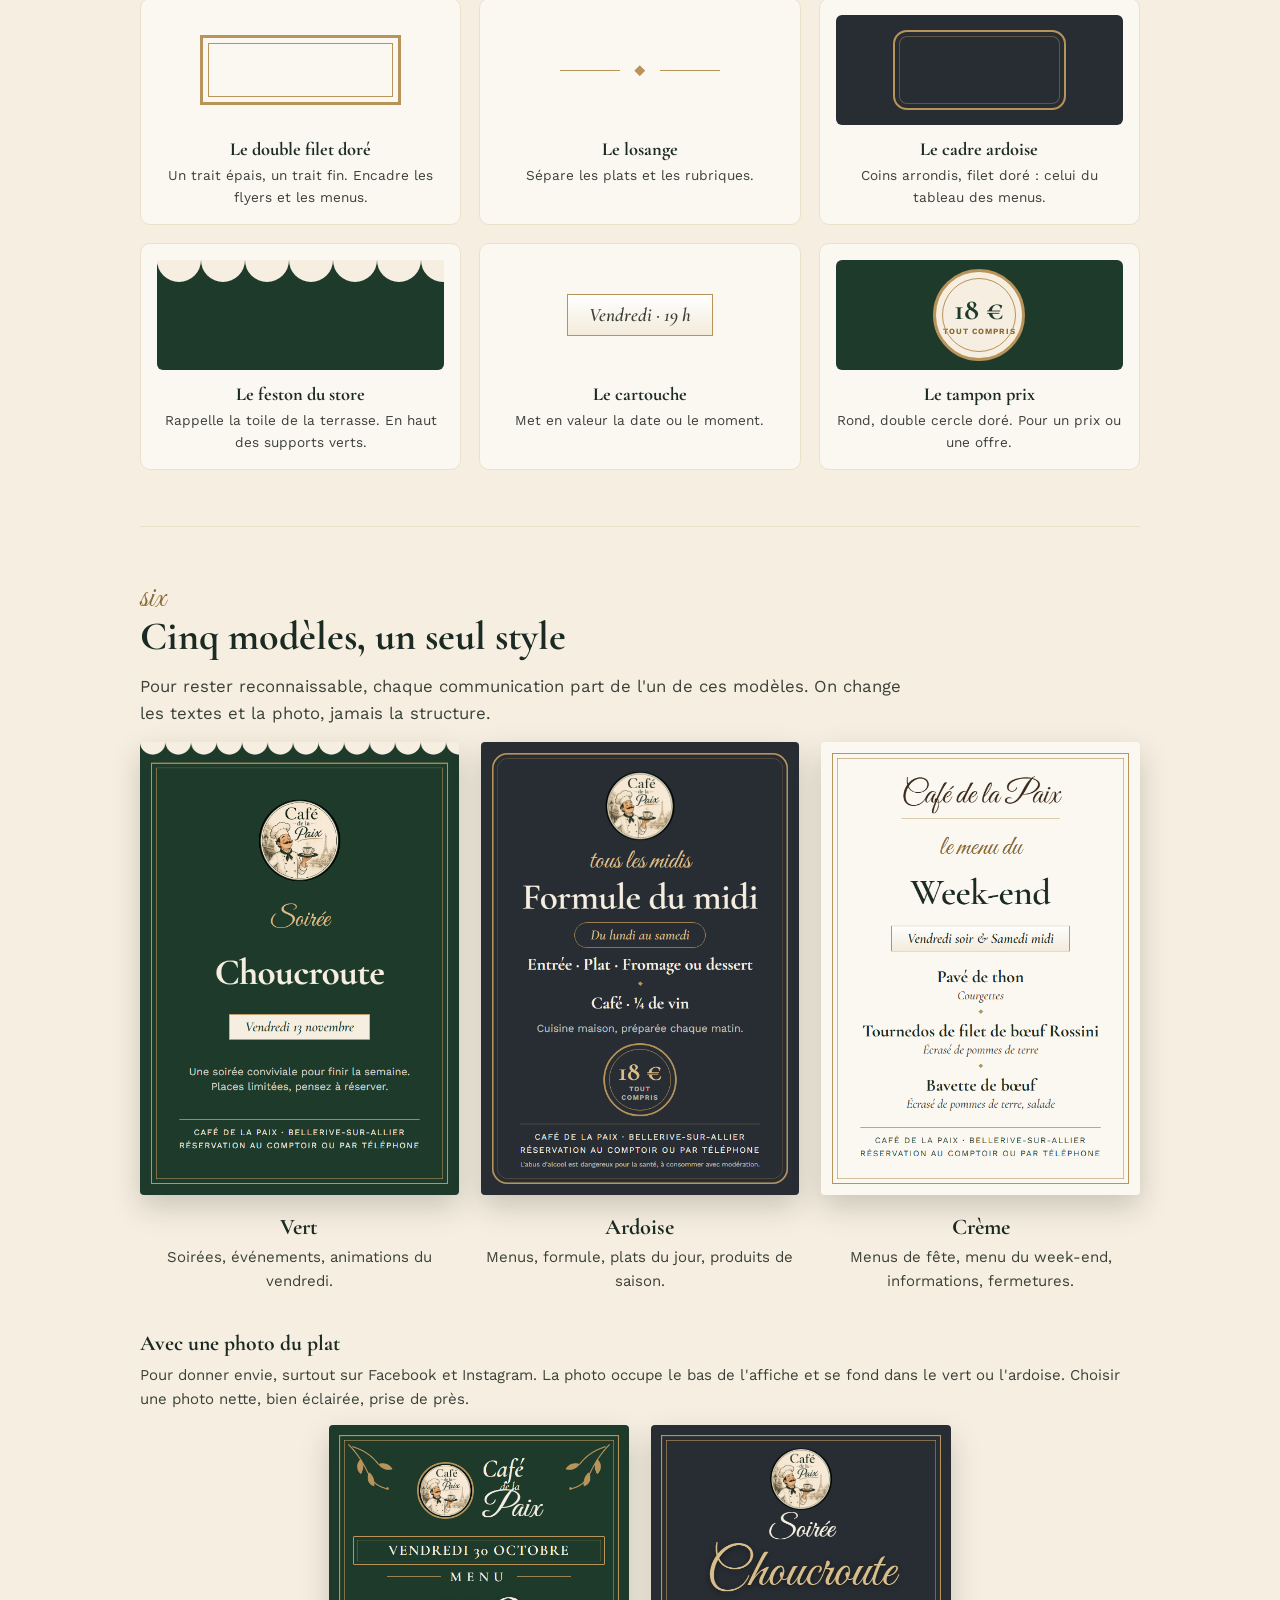
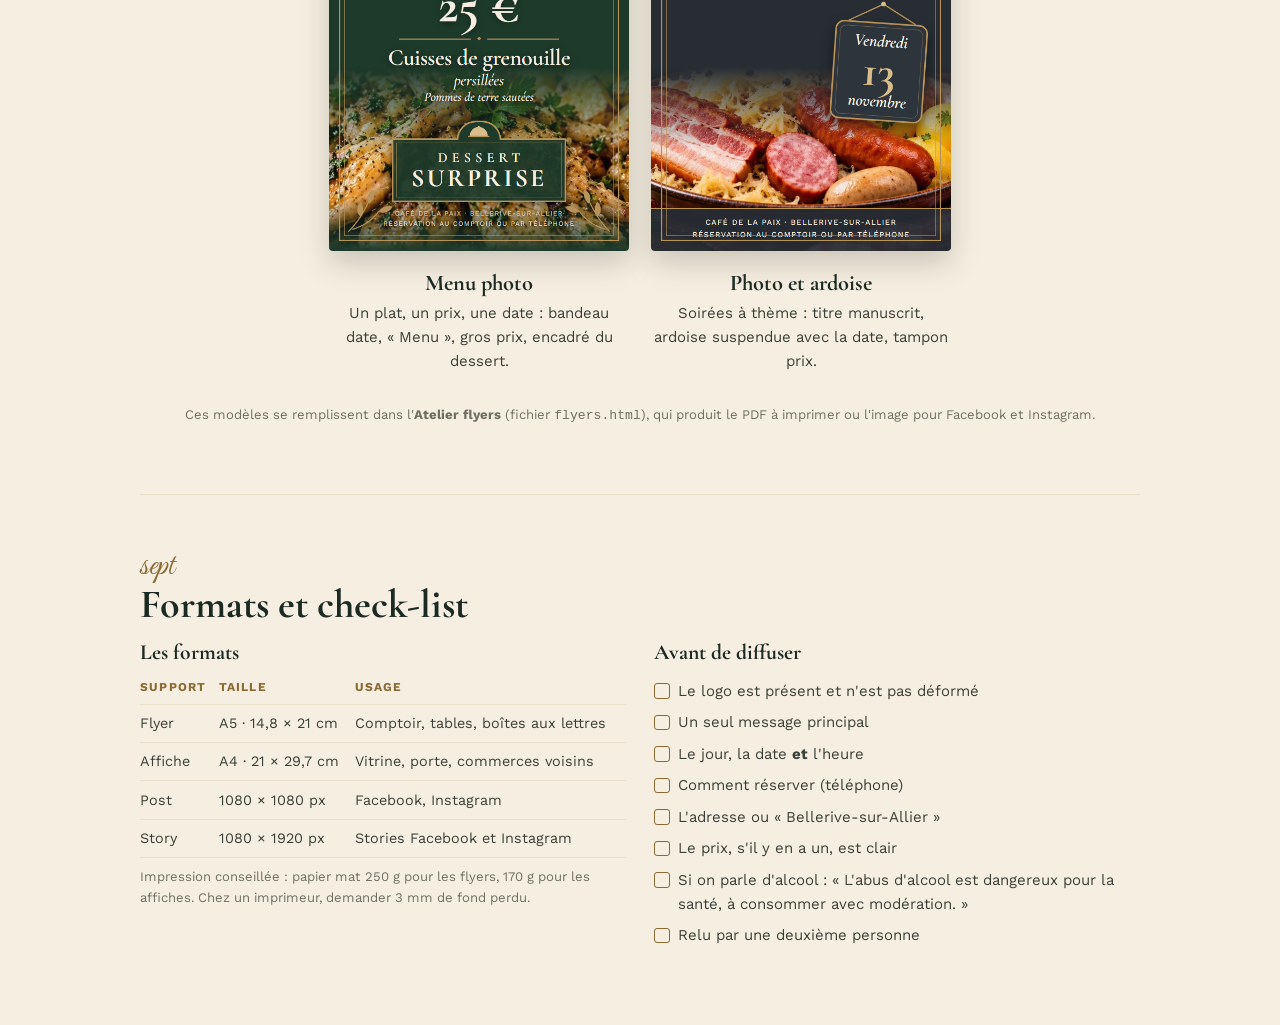
==== commit 858e5982: "Affiches avec photo du plat dans l atelier flyers Deux nouveaux modèles : « Menu photo » (bandeau da" ====
--- a/communication/charte-graphique.html
+++ b/communication/charte-graphique.html
@@ -271,12 +271,18 @@
 <!-- 6. LES TROIS MODÈLES -->
 <section class="page">
   <p class="num">six</p>
-  <h2>Trois ambiances, trois usages</h2>
-  <p class="intro">Pour rester reconnaissable, chaque communication part de l'un de ces trois modèles. On change les textes, jamais la structure.</p>
+  <h2>Cinq modèles, un seul style</h2>
+  <p class="intro">Pour rester reconnaissable, chaque communication part de l'un de ces modèles. On change les textes et la photo, jamais la structure.</p>
   <div class="grille-3">
-    <div class="modele"><img src="exemples/apercu-vert.png" alt="Exemple de flyer vert : soirée moules-frites"><b>Vert</b><p>Soirées, événements, animations du vendredi.</p></div>
+    <div class="modele"><img src="exemples/apercu-vert.png" alt="Exemple de flyer vert : soirée choucroute"><b>Vert</b><p>Soirées, événements, animations du vendredi.</p></div>
     <div class="modele"><img src="exemples/apercu-ardoise.png" alt="Exemple de flyer ardoise : formule du midi"><b>Ardoise</b><p>Menus, formule, plats du jour, produits de saison.</p></div>
     <div class="modele"><img src="exemples/apercu-creme.png" alt="Exemple de flyer crème : menu du week-end"><b>Crème</b><p>Menus de fête, menu du week-end, informations, fermetures.</p></div>
+  </div>
+  <h3>Avec une photo du plat</h3>
+  <p>Pour donner envie, surtout sur Facebook et Instagram. La photo occupe le bas de l'affiche et se fond dans le vert ou l'ardoise. Choisir une photo nette, bien éclairée, prise de près.</p>
+  <div class="grille-3" style="grid-template-columns:repeat(2, minmax(0, 300px)); justify-content:center">
+    <div class="modele"><img src="exemples/apercu-menu.png" alt="Exemple d'affiche menu photo : cuisses de grenouille à 25 euros"><b>Menu photo</b><p>Un plat, un prix, une date : bandeau date, « Menu », gros prix, encadré du dessert.</p></div>
+    <div class="modele"><img src="exemples/apercu-photo.png" alt="Exemple d'affiche photo avec ardoise suspendue : soirée choucroute"><b>Photo et ardoise</b><p>Soirées à thème : titre manuscrit, ardoise suspendue avec la date, tampon prix.</p></div>
   </div>
   <p class="legende" style="text-align:center;margin-top:18px">Ces modèles se remplissent dans l'<b>Atelier flyers</b> (fichier <code>flyers.html</code>), qui produit le PDF à imprimer ou l'image pour Facebook et Instagram.</p>
 </section>
